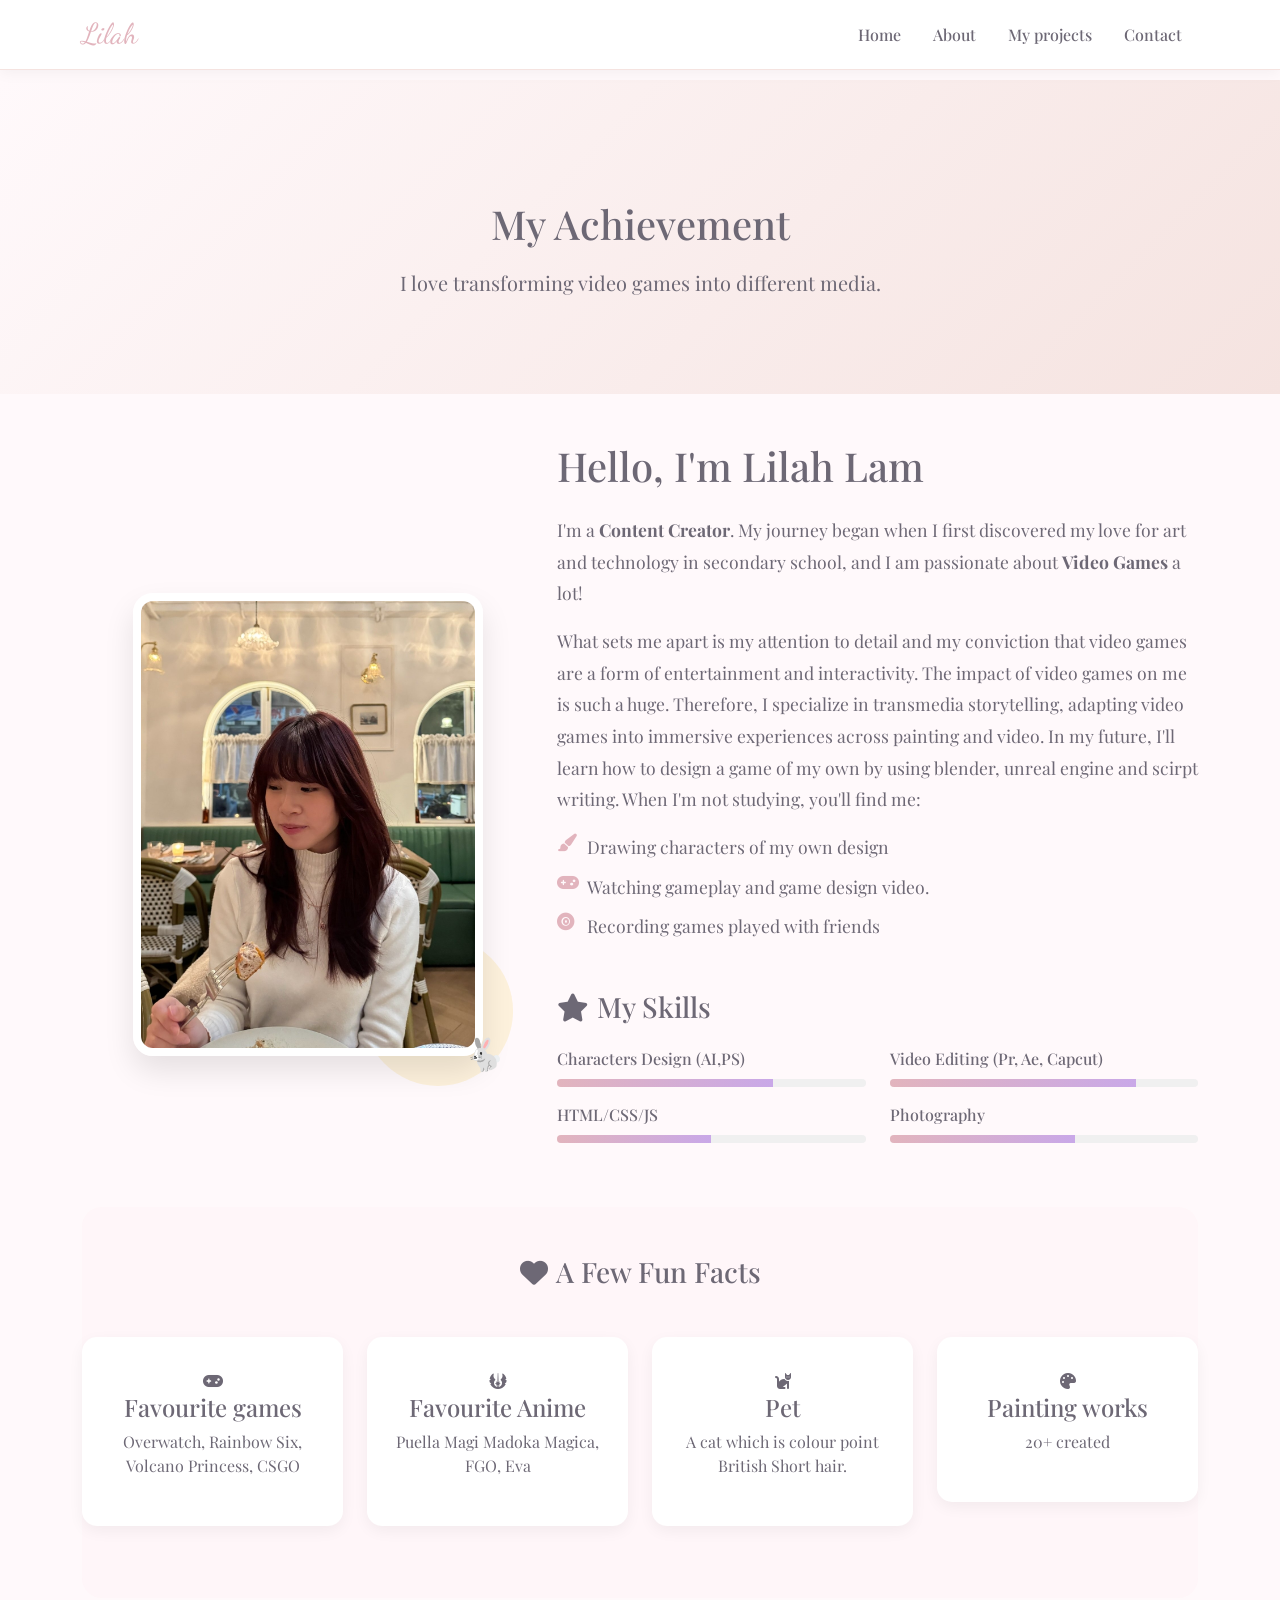
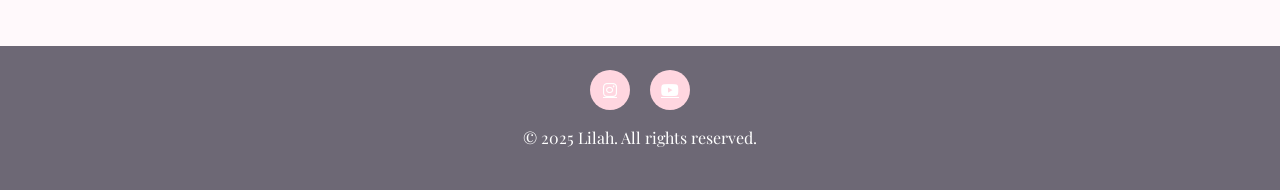
==== about.html @ a4c7e7c1 "final" ====
<!DOCTYPE html>
<html lang="en">

<head>
    <meta charset="UTF-8">
    <meta name="viewport" content="width=device-width, initial-scale=1.0">
    <title>About Me | LILAH</title>
    <link href="https://cdn.jsdelivr.net/npm/bootstrap@5.3.0/dist/css/bootstrap.min.css" rel="stylesheet">
    <link rel="stylesheet" href="https://cdnjs.cloudflare.com/ajax/libs/font-awesome/6.4.0/css/all.min.css">
    <link
        href="https://fonts.googleapis.com/css2?family=Dancing+Script:wght@700&family=Playfair+Display:wght@400;700&display=swap"
        rel="stylesheet">
    <link rel="stylesheet" href="/css/style.css">
</head>

<body>
    <!-- ===== NAVBAR (Bootstrap Enhanced) ===== -->
    <nav class="navbar navbar-expand-lg fixed-top">
        <div class="container">
            <a class="navbar-brand logo" href="#">Lilah</a>

            <!-- Bootstrap Mobile Toggle -->
            <button class="navbar-toggler" type="button" data-bs-toggle="collapse" data-bs-target="#navbarNav">
                <span class="navbar-toggler-icon"></span>
            </button>

            <div class="collapse navbar-collapse" id="navbarNav">
                <ul class="navbar-nav ms-auto">
                    <li class="nav-item"><a class="nav-link" href="index.html">Home</a></li>
                    <li class="nav-item"><a class="nav-link active" href="about.html">About</a></li>
                    <li class="nav-item"><a class="nav-link" href="myprojects.html">My projects</a></li>
                    <li class="nav-item"><a class="nav-link" href="contact.html">Contact</a></li>
                </ul>
            </div>
        </div>
    </nav>

    <!-- About Me Page Content -->
    <main class="about-page">
        <!-- Hero Banner -->
        <section class="projects-hero">
            <div class="container">
                <h1 class="section-title">My Achievement</h1>
                <p class="lead">I love transforming video games into different media.</p>
            </div>
        </section>

        <!-- Main About Content -->
        <section class="about-content py-5">
            <div class="container">
                <div class="row align-items-center">
                    <!-- Photo Column -->
                    <div class="col-lg-5 mb-5 mb-lg-0">
                        <div class="profile-card">
                            <img src="./image/IMG_0095.jpg" alt="01" class="profile-img">
                            <div class="decoration-1"></div>
                            <div class="decoration-2"></div>
                            <div class="flower-emoji">🐇</div>
                        </div>
                    </div>

                    <!-- Bio Column -->
                    <div class="col-lg-7">
                        <h2 class="section-title mb-4">Hello, I'm <span class="text-pink">Lilah Lam</span></h2>

                        <div class="bio-text mb-5">
                            <p>I'm a <strong>Content Creator</strong>. My journey began when I first discovered my love
                                for art and
                                technology in secondary school, and I am passionate about <strong>Video Games</strong> a
                                lot!
                            </p>

                            <p>What sets me apart is my attention to detail and my conviction that video games are a
                                form of entertainment and interactivity. The impact of video games on me is such a huge. Therefore, I specialize in transmedia storytelling, adapting video games into immersive experiences across painting and video. In my future, I'll learn how to design a game of my own by using blender, unreal engine and scirpt writing. When I'm not studying, you'll find me:
                            </p>

                            <ul class="personal-list">
                                <li><i class="fas fa-paint-brush me-2"></i> Drawing characters of my own design</li>
                                <li><i class="fa-solid fa-gamepad me-2"></i> Watching gameplay and game design video.
                                </li>
                                <li><i class="fa-solid fa-record-vinyl me-2"></i> Recording games played with friends
                                </li>
                            </ul>
                        </div>

                        <!-- Skills Section -->
                        <div class="skills-section mb-5">
                            <h3 class="mb-4"><i class="fas fa-star me-2"></i>My Skills</h3>
                            <div class="row">
                                <div class="col-md-6">
                                    <div class="skill-item mb-3">
                                        <div class="skill-name">Characters Design (AI,PS)</div>
                                        <div class="progress">
                                            <div class="progress-bar" style="width: 70%"></div>
                                        </div>
                                    </div>
                                </div>
                                <div class="col-md-6">
                                    <div class="skill-item mb-3">
                                        <div class="skill-name">Video Editing (Pr, Ae, Capcut)</div>
                                        <div class="progress">
                                            <div class="progress-bar" style="width: 80%"></div>
                                        </div>
                                    </div>
                                </div>
                                <div class="col-md-6">
                                    <div class="skill-item mb-3">
                                        <div class="skill-name">HTML/CSS/JS</div>
                                        <div class="progress">
                                            <div class="progress-bar" style="width: 50%"></div>
                                        </div>
                                    </div>
                                </div>
                                <div class="col-md-6">
                                    <div class="skill-item mb-3">
                                        <div class="skill-name">Photography</div>
                                        <div class="progress">
                                            <div class="progress-bar" style="width: 60%"></div>
                                        </div>
                                    </div>
                                </div>
                            </div>
                        </div>
                    </div>
                </div>

                <!-- Fun Facts Section -->
                <div class="fun-facts-section py-5">
                    <h3 class="text-center mb-5"><i class="fas fa-heart me-2"></i>A Few Fun Facts</h3>
                    <div class="row">
                        <div class="col-md-3 col-6 text-center mb-4">
                            <div class="fact-box">
                                <i class="fa-solid fa-gamepad"></i>
                                <h4>Favourite games</h4>
                                <p>Overwatch, Rainbow Six, Volcano Princess, CSGO</p>
                            </div>
                        </div>
                        <div class="col-md-3 col-6 text-center mb-4">
                            <div class="fact-box">
                                <i class="fa-solid fa-jedi"></i>
                                <h4>Favourite Anime</h4>
                                <p>Puella Magi Madoka Magica, FGO, Eva</p>
                            </div>
                        </div>
                        <div class="col-md-3 col-6 text-center mb-4">
                            <div class="fact-box">
                                <i class="fas fa-cat"></i>
                                <h4>Pet</h4>
                                <p>A cat which is colour point British Short hair.</p>
                            </div>
                        </div>
                        <div class="col-md-3 col-6 text-center mb-4">
                            <div class="fact-box">
                                <i class="fas fa-palette"></i>
                                <h4>Painting works</h4>
                                <p>20+ created</p>
                            </div>
                        </div>
                    </div>
                </div>
            </div>
        </section>
    </main>

    <!-- Footer -->
    <footer class="py-4 text-center" style="background: #6D6875; color: white;">
        <div class="container">
            <div class="social-links mb-3">
                <a href="https://www.instagram.com/mo_cha.f?igsh=NnV1dG9uMzlwdXhy&utm_source=qr"
                    class="text-white mx-2"><i class="fab fa-instagram"></i></a>
                <a href="https://youtube.com/@lilahyj?si=pSL3OTH1TF_FAADg" class="text-white mx-2"><i
                        class="fa-brands fa-youtube"></i></a>
            </div>
            <p>&copy; 2025 Lilah. All rights reserved.</p>
        </div>
    </footer>

    <script src="https://cdn.jsdelivr.net/npm/bootstrap@5.3.0/dist/js/bootstrap.bundle.min.js"></script>
</body>

</html>
---- css/style.css ----
:root {
    --Pink: #F5E3E0;
    --dusty-rose: #E2B4BD;
    --lavender: #C9A8E8;
    --gold: #F4D35E;
    --white: #FFF9FB;
    --gray: #6D6875;
}

body {
    font-family: 'Playfair Display', serif;
    background-color: var(--white);
    color: var(--gray);
    padding-top: 80px; /* For fixed navbar */
}

/* === NAVBAR=== */
.navbar {
    background: rgba(255, 255, 255, 0.9) !important;
    backdrop-filter: blur(10px);
    box-shadow: 0 2px 15px rgba(0, 0, 0, 0.05);
    border-bottom: 1px solid var(--Pink);
}

.logo {
    font-family: 'Dancing Script', cursive;
    font-size: 1.8rem;
    color: var(--dusty-rose);
}

.nav-link {
    color: var(--gray) !important;
    font-weight: 500;
    position: relative;
    margin: 0 0.5rem;
}

.nav-link:hover {
    color: var(--dusty-rose) !important;
}

.nav-link::after {
    content: "";
    position: absolute;
    bottom: 0;
    left: 0;
    width: 0;
    height: 2px;
    background: var(--lavender);
    transition: 0.3s;
}

.nav-link:hover::after {
    width: 100%;
}

/* Custom Toggle Icon */
.navbar-toggler-icon {
    background-image: url("data:image/svg+xml,%3csvg viewBox='0 0 30 30' xmlns='http://www.w3.org/2000/svg'%3e%3cpath stroke='rgba(226, 180, 189, 1)' stroke-width='2' d='M4 7h22M4 15h22M4 23h22'/%3e%3c/svg%3e");
}

/* === HERO SECTION === */
/* Updated Hero Section */
.hero {
    display: flex;
    align-items: center;
    min-height: 70vh;
    padding: 0 2rem;
    background: linear-gradient(135deg, var(--white), var(--Pink));
}

.hero-content {
    display: flex;
    align-items: center;
    gap: 3rem;
    width: 100%;
    max-width: 1200px;
    margin: 0 auto;
}

.hero-text {
    flex: 1;
    text-align: left;
}

.hero-image {
    flex: 1;
    text-align: right;
}

.hero-image img {
    max-width: 50%;
    border-radius: 20px;
    box-shadow: 0 15px 30px rgba(255, 255, 255, 0.3);
    border: 5px solid white;
}

.hero-image img {
    animation: float 3s ease-in-out infinite;
    filter: drop-shadow(0 0 20px rgba(226, 180, 189, 0.3));
}

@keyframes float {
    0%, 100% { transform: translateY(0); }
    50% { transform: translateY(-15px); }
}
/* === BOOTSTRAP OVERRIDES === */
.btn.cta-button {
    background: linear-gradient(45deg, var(--dusty-rose), var(--lavender));
    color: white;
    border: none;
    border-radius: 50px;
    padding: 0.7rem 1.5rem;
    box-shadow: 0 4px 15px rgba(255, 255, 255, 0.3);
    transition: 0.3s;
}

.btn.cta-button:hover {
    transform: translateY(-3px);
    box-shadow: 0 6px 20px rgba(255, 255, 255, 0.4);
}

/* Achievement Cards */
.achievement-card {
    background: white;
    border-radius: 15px;
    transition: 0.3s;
    border: 1px solid var(--Pink);
}

.achievement-card:hover {
    transform: translateY(-10px);
    box-shadow: 0 10px 25px rgba(255, 255, 255, 0.2);
}

/* Profile Card */
.profile-card {
    position: relative;
    max-width: 350px;
    margin: 0 auto;
}

.profile-img {
    width: 100%;
    border-radius: 20px;
    border: 8px solid white;
    box-shadow: 0 15px 30px rgba(0,0,0,0.1);
    position: relative;
    z-index: 1;
}

.decoration-1 {
    position: absolute;
    width: 100px;
    height: 100px;
    border-radius: 50%;
    background-color: var(--pink);
    top: -20px;
    left: -20px;
    z-index: 0;
    opacity: 0.3;
}

.decoration-2 {
    position: absolute;
    width: 150px;
    height: 150px;
    border-radius: 50%;
    background-color: var(--gold);
    bottom: -30px;
    right: -30px;
    z-index: 0;
    opacity: 0.2;
}

.flower-emoji {
    position: absolute;
    bottom: -20px;
    right: -20px;
    font-size: 2rem;
    z-index: 2;
    transform: rotate(-15deg);
}

/* Bio Text */
.bio-text {
    line-height: 1.8;
    font-size: 1.1rem;
}

.personal-list {
    list-style: none;
    padding-left: 0;
}

.personal-list li {
    margin-bottom: 0.5rem;
    position: relative;
    padding-left: 30px;
}

.personal-list i {
    color: var(--dusty-rose);
    position: absolute;
    left: 0;
    top: 3px;
}

/* Skills */
.skill-item {
    margin-bottom: 1.5rem;
}

.skill-name {
    margin-bottom: 0.5rem;
    font-weight: 500;
}

.progress {
    height: 8px;
    background-color: #f0f0f0;
    border-radius: 4px;
    overflow: hidden;
}

.progress-bar {
    background: linear-gradient(to right, var(--dusty-rose), var(--lavender));
}

/* Fun Facts */
.fun-facts-section {
    background-color: rgba(255, 214, 224, 0.1);
    border-radius: 20px;
}

.fact-box {
    background: white;
    padding: 2rem 1rem;
    border-radius: 15px;
    box-shadow: 0 5px 15px rgba(0,0,0,0.05);
    transition: transform 0.3s;
}

.fact-box:hover {
    transform: translateY(-5px);
}

/* Footer */
.footer {
    background-color: var(--white);
    border-top: 1px solid rgba(0,0,0,0.05);
}

.social-links a {
    display: inline-flex;
    align-items: center;
    justify-content: center;
    width: 40px;
    height: 40px;
    background-color: var(--pink);
    color: white;
    border-radius: 50%;
    margin: 0 0.5rem;
    transition: 0.3s;
}

.social-links a:hover {
    background-color: var(--lavender);
    transform: translateY(-3px);
}

/* Projects Page Specific Styles */
/* hero for all pages */
.projects-hero {
    background: linear-gradient(135deg, var(--white), var(--Pink));
    padding: 120px 0 80px;
    text-align: center;
    color: #6D6875;
}

.project-card {
    border: none;
    border-radius: 15px;
    overflow: hidden;
    transition: all 0.3s ease;
    box-shadow: 0 10px 20px rgba(0,0,0,0.1);
    margin-bottom: 30px;
    background: white;
}

.project-card:hover {
    transform: translateY(-10px);
    box-shadow: 0 15px 30px rgba(226, 180, 189, 0.3);
}

.project-img {
    height: 220px;
    object-fit: cover;
    width: 100%;
}

.project-category {
    position: absolute;
    top: 15px;
    right: 15px;
    background: rgba(255,255,255,0.9);
    padding: 5px 15px;
    border-radius: 20px;
    font-size: 0.8rem;
    font-weight: 600;
}

.project-body {
    padding: 25px;
}

.project-title {
    font-family: 'Playfair Display', serif;
    color: #6D6875;
    margin-bottom: 10px;
}

.project-tags {
    margin-bottom: 15px;
}

.tag {
    display: inline-block;
    background: #FFD6E0;
    color: #6D6875;
    padding: 3px 10px;
    border-radius: 20px;
    font-size: 0.8rem;
    margin-right: 5px;
    margin-bottom: 5px;
}

.project-filter {
    margin-bottom: 40px;
}

.filter-btn {
    border: 2px solid #E2B4BD;
    color: #6D6875;
    background: transparent;
    padding: 8px 20px;
    margin: 0 5px 10px;
    border-radius: 30px;
    transition: all 0.3s;
}

.filter-btn:hover, .filter-btn.active {
    background: #E2B4BD;
    color: white;
}

.section-title {
    font-family: 'Playfair Display', cursive;
    font-size: 2.5rem;
    margin-bottom: 20px;
    color: #6D6875;
}

/* Contact Page Specific Styles */
.contact-section {
    padding: 80px 0;
    background: #FFF9FB;
}

.contact-card {
    background: white;
    border-radius: 15px;
    padding: 40px;
    box-shadow: 0 10px 30px rgba(226, 180, 189, 0.1);
    height: 100%;
}

.contact-icon {
    width: 70px;
    height: 70px;
    background: linear-gradient(45deg, #E2B4BD, #C9A8E8);
    color: white;
    border-radius: 50%;
    display: inline-flex;
    align-items: center;
    justify-content: center;
    font-size: 1.8rem;
    margin-bottom: 20px;
}

.contact-form {
    background: white;
    border-radius: 15px;
    padding: 40px;
    box-shadow: 0 10px 30px rgba(226, 180, 189, 0.1);
}

.form-control {
    border: 1px solid #E2B4BD;
    padding: 12px 15px;
    border-radius: 10px;
    margin-bottom: 20px;
}

.form-control:focus {
    box-shadow: 0 0 0 0.25rem rgba(226, 180, 189, 0.25);
    border-color: #C9A8E8;
}

.submit-btn {
    background: linear-gradient(45deg, #E2B4BD, #C9A8E8);
    color: white;
    border: none;
    padding: 12px 30px;
    border-radius: 50px;
    font-weight: 600;
    transition: all 0.3s;
    width: 100%;
}

.submit-btn:hover {
    transform: translateY(-3px);
    box-shadow: 0 10px 20px rgba(226, 180, 189, 0.3);
}


.social-links a {
    display: inline-flex;
    align-items: center;
    justify-content: center;
    width: 40px;
    height: 40px;
    background: #FFD6E0;
    color: #6D6875;
    border-radius: 50%;
    margin-right: 10px;
    transition: all 0.3s;
}
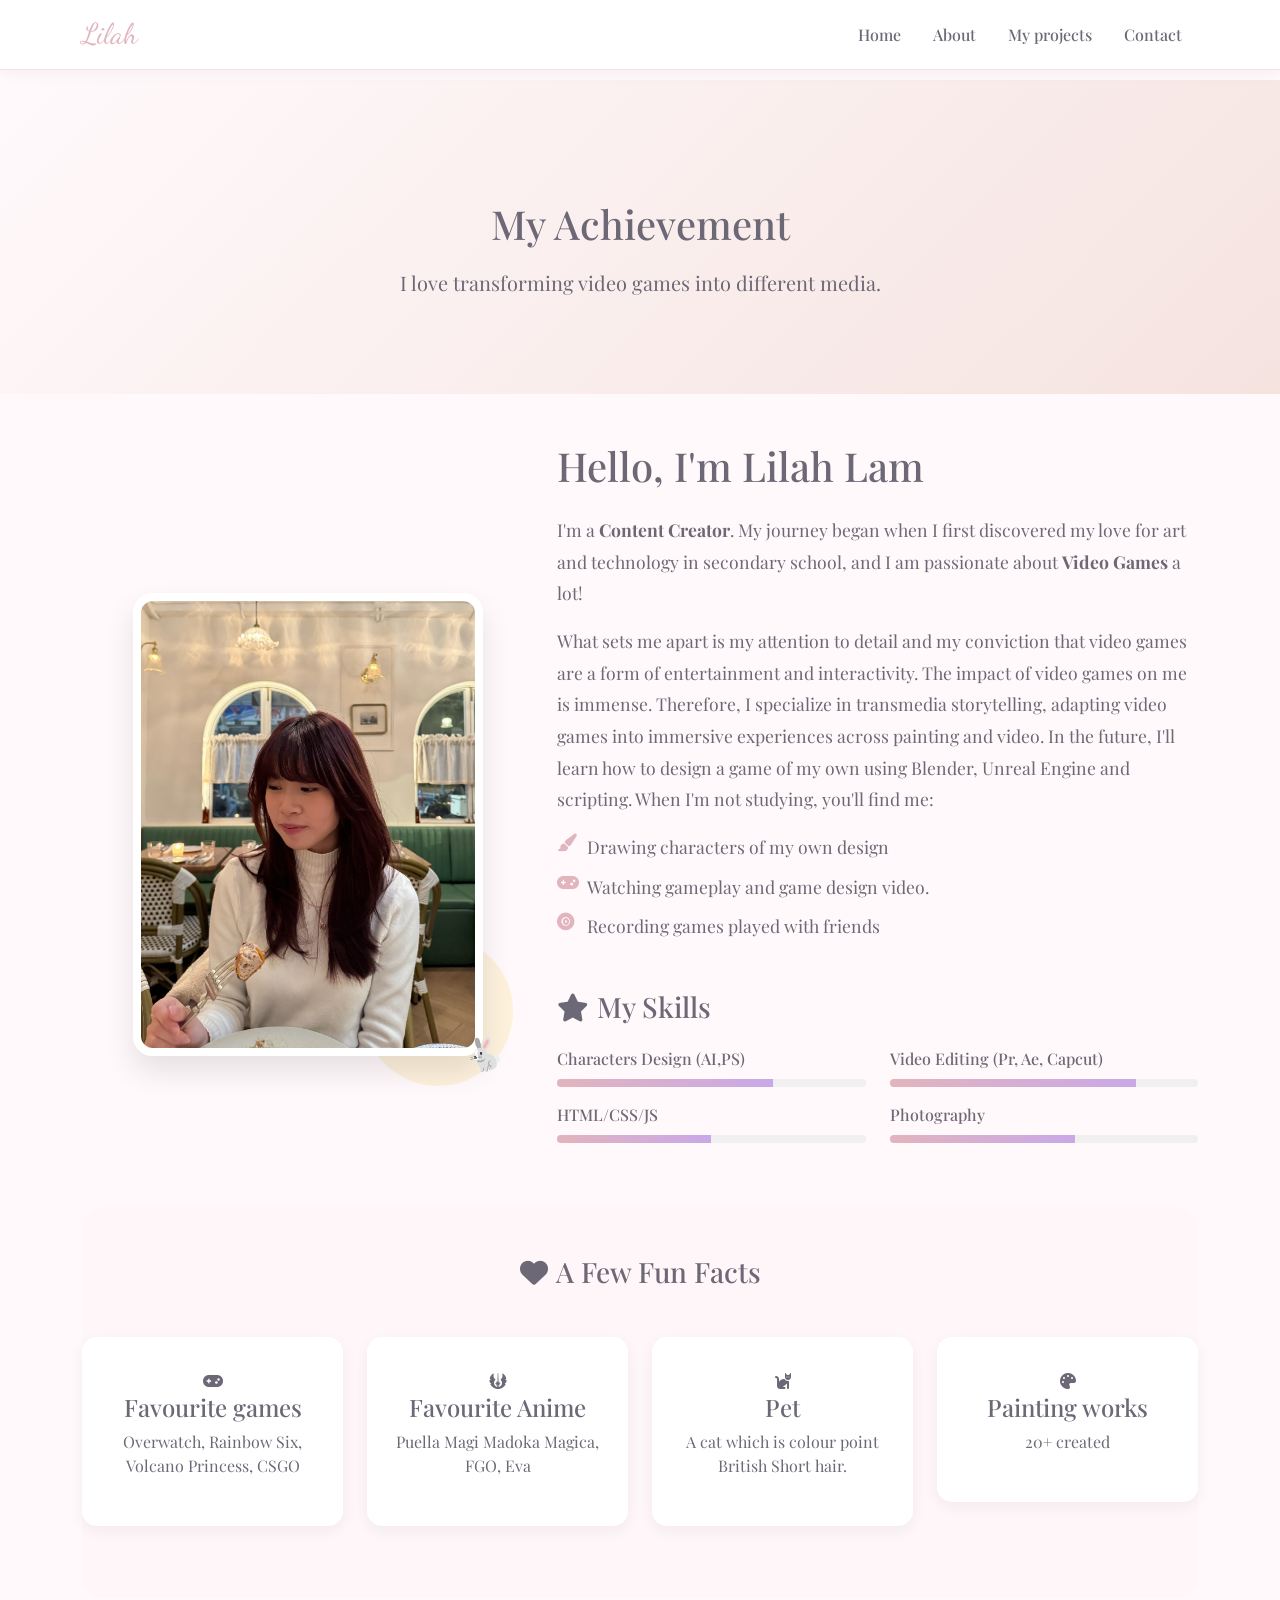
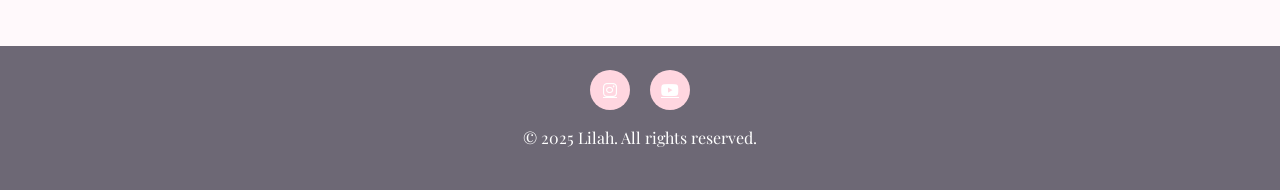
==== commit 092a3816: "Update about.html" ====
--- a/about.html
+++ b/about.html
@@ -10,7 +10,7 @@
     <link
         href="https://fonts.googleapis.com/css2?family=Dancing+Script:wght@700&family=Playfair+Display:wght@400;700&display=swap"
         rel="stylesheet">
-    <link rel="stylesheet" href="/css/style.css">
+    <link rel="stylesheet" href="./css/style.css">
 </head>
 
 <body>
@@ -70,8 +70,7 @@
                                 lot!
                             </p>
 
-                            <p>What sets me apart is my attention to detail and my conviction that video games are a
-                                form of entertainment and interactivity. The impact of video games on me is such a huge. Therefore, I specialize in transmedia storytelling, adapting video games into immersive experiences across painting and video. In my future, I'll learn how to design a game of my own by using blender, unreal engine and scirpt writing. When I'm not studying, you'll find me:
+                            <p>What sets me apart is my attention to detail and my conviction that video games are a form of entertainment and interactivity. The impact of video games on me is immense. Therefore, I specialize in transmedia storytelling, adapting video games into immersive experiences across painting and video. In the future, I'll learn how to design a game of my own using Blender, Unreal Engine and scripting. When I'm not studying, you'll find me:
                             </p>
 
                             <ul class="personal-list">
@@ -178,4 +177,4 @@
     <script src="https://cdn.jsdelivr.net/npm/bootstrap@5.3.0/dist/js/bootstrap.bundle.min.js"></script>
 </body>
 
-</html>+</html>
--- a/css/style.css
+++ b/css/style.css
@@ -54,13 +54,11 @@
     width: 100%;
 }
 
-/* Custom Toggle Icon */
 .navbar-toggler-icon {
     background-image: url("data:image/svg+xml,%3csvg viewBox='0 0 30 30' xmlns='http://www.w3.org/2000/svg'%3e%3cpath stroke='rgba(226, 180, 189, 1)' stroke-width='2' d='M4 7h22M4 15h22M4 23h22'/%3e%3c/svg%3e");
 }
 
 /* === HERO SECTION === */
-/* Updated Hero Section */
 .hero {
     display: flex;
     align-items: center;
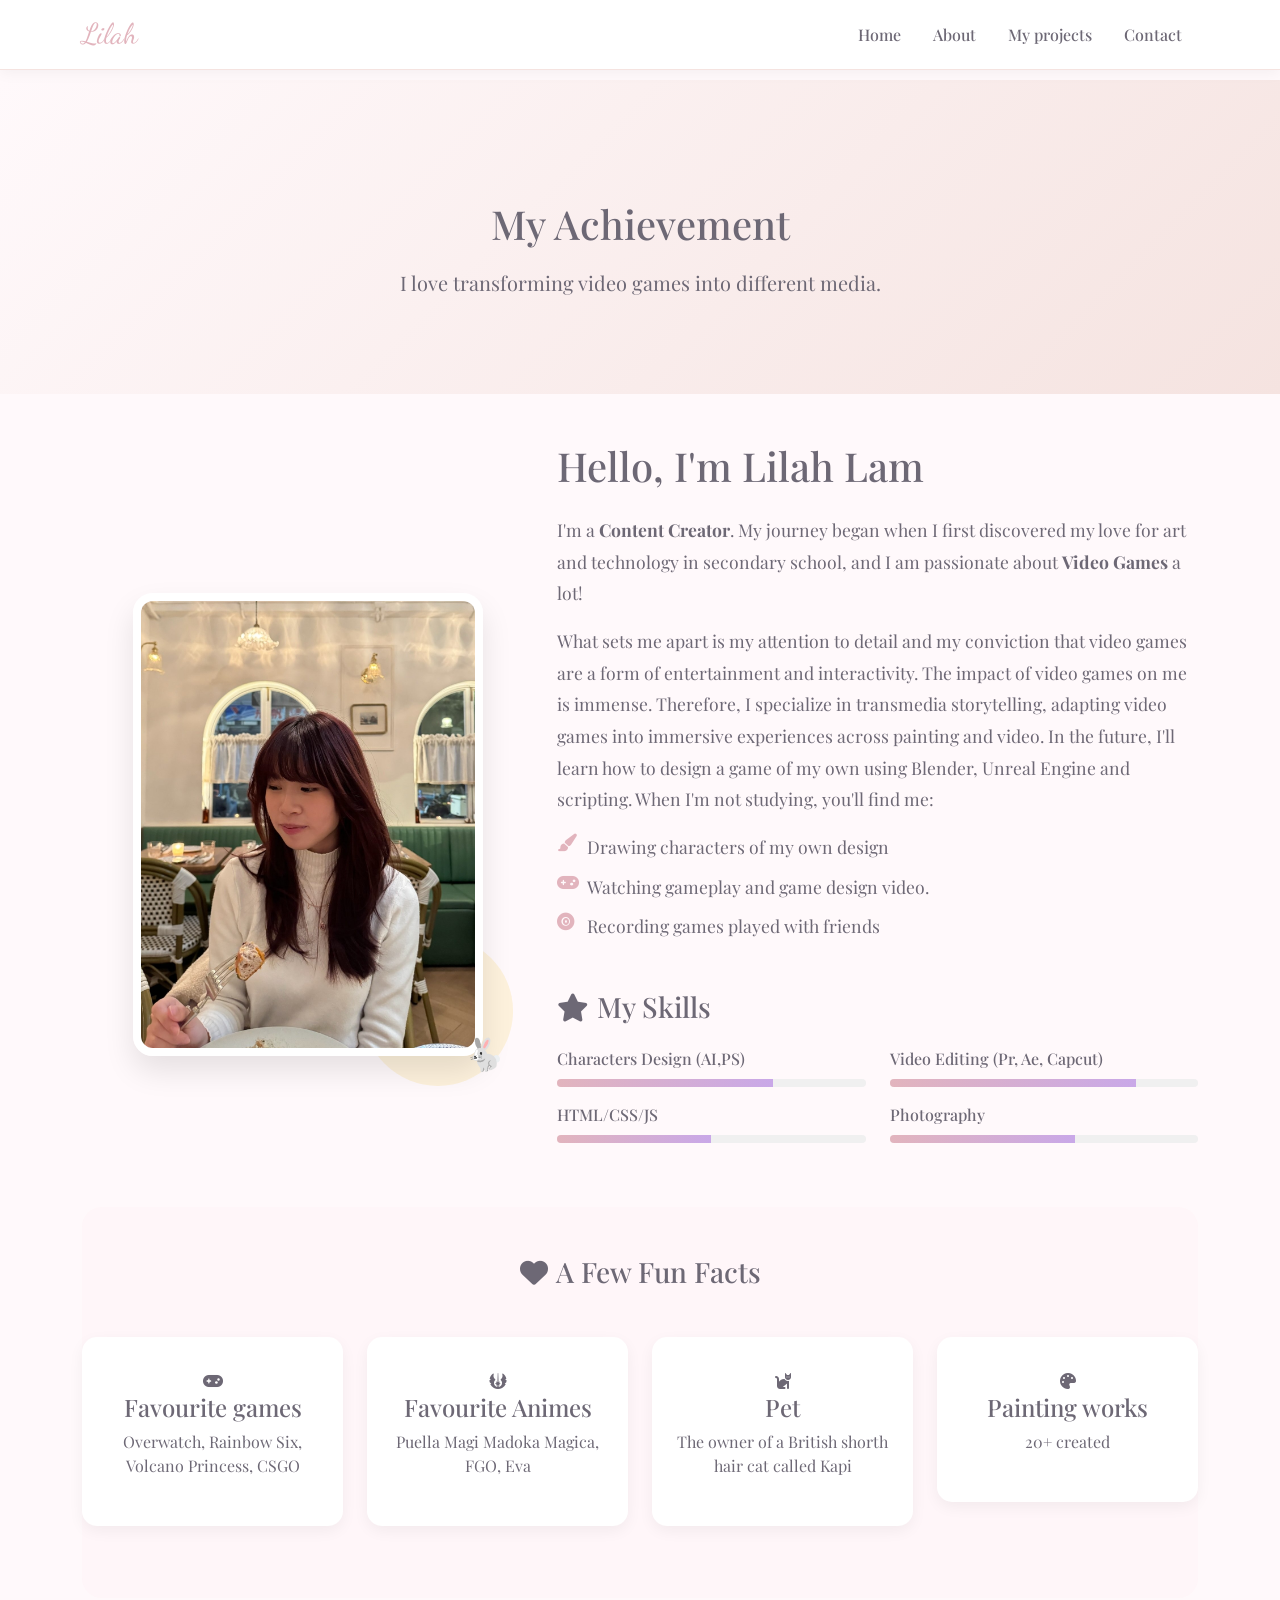
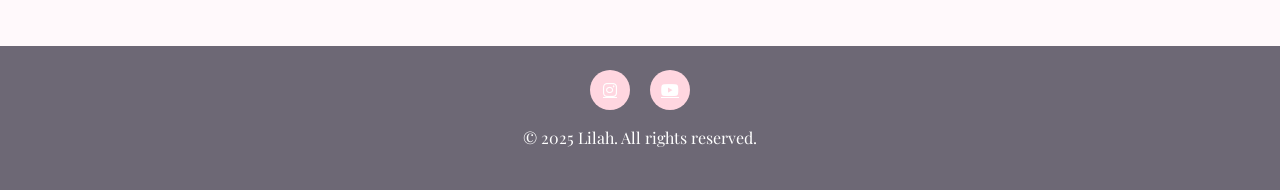
==== commit 359899ee: "Update about.html" ====
--- a/about.html
+++ b/about.html
@@ -137,7 +137,7 @@
                         <div class="col-md-3 col-6 text-center mb-4">
                             <div class="fact-box">
                                 <i class="fa-solid fa-jedi"></i>
-                                <h4>Favourite Anime</h4>
+                                <h4>Favourite Animes</h4>
                                 <p>Puella Magi Madoka Magica, FGO, Eva</p>
                             </div>
                         </div>
@@ -145,7 +145,7 @@
                             <div class="fact-box">
                                 <i class="fas fa-cat"></i>
                                 <h4>Pet</h4>
-                                <p>A cat which is colour point British Short hair.</p>
+                                <p>The owner of a British shorth hair cat called Kapi</p>
                             </div>
                         </div>
                         <div class="col-md-3 col-6 text-center mb-4">
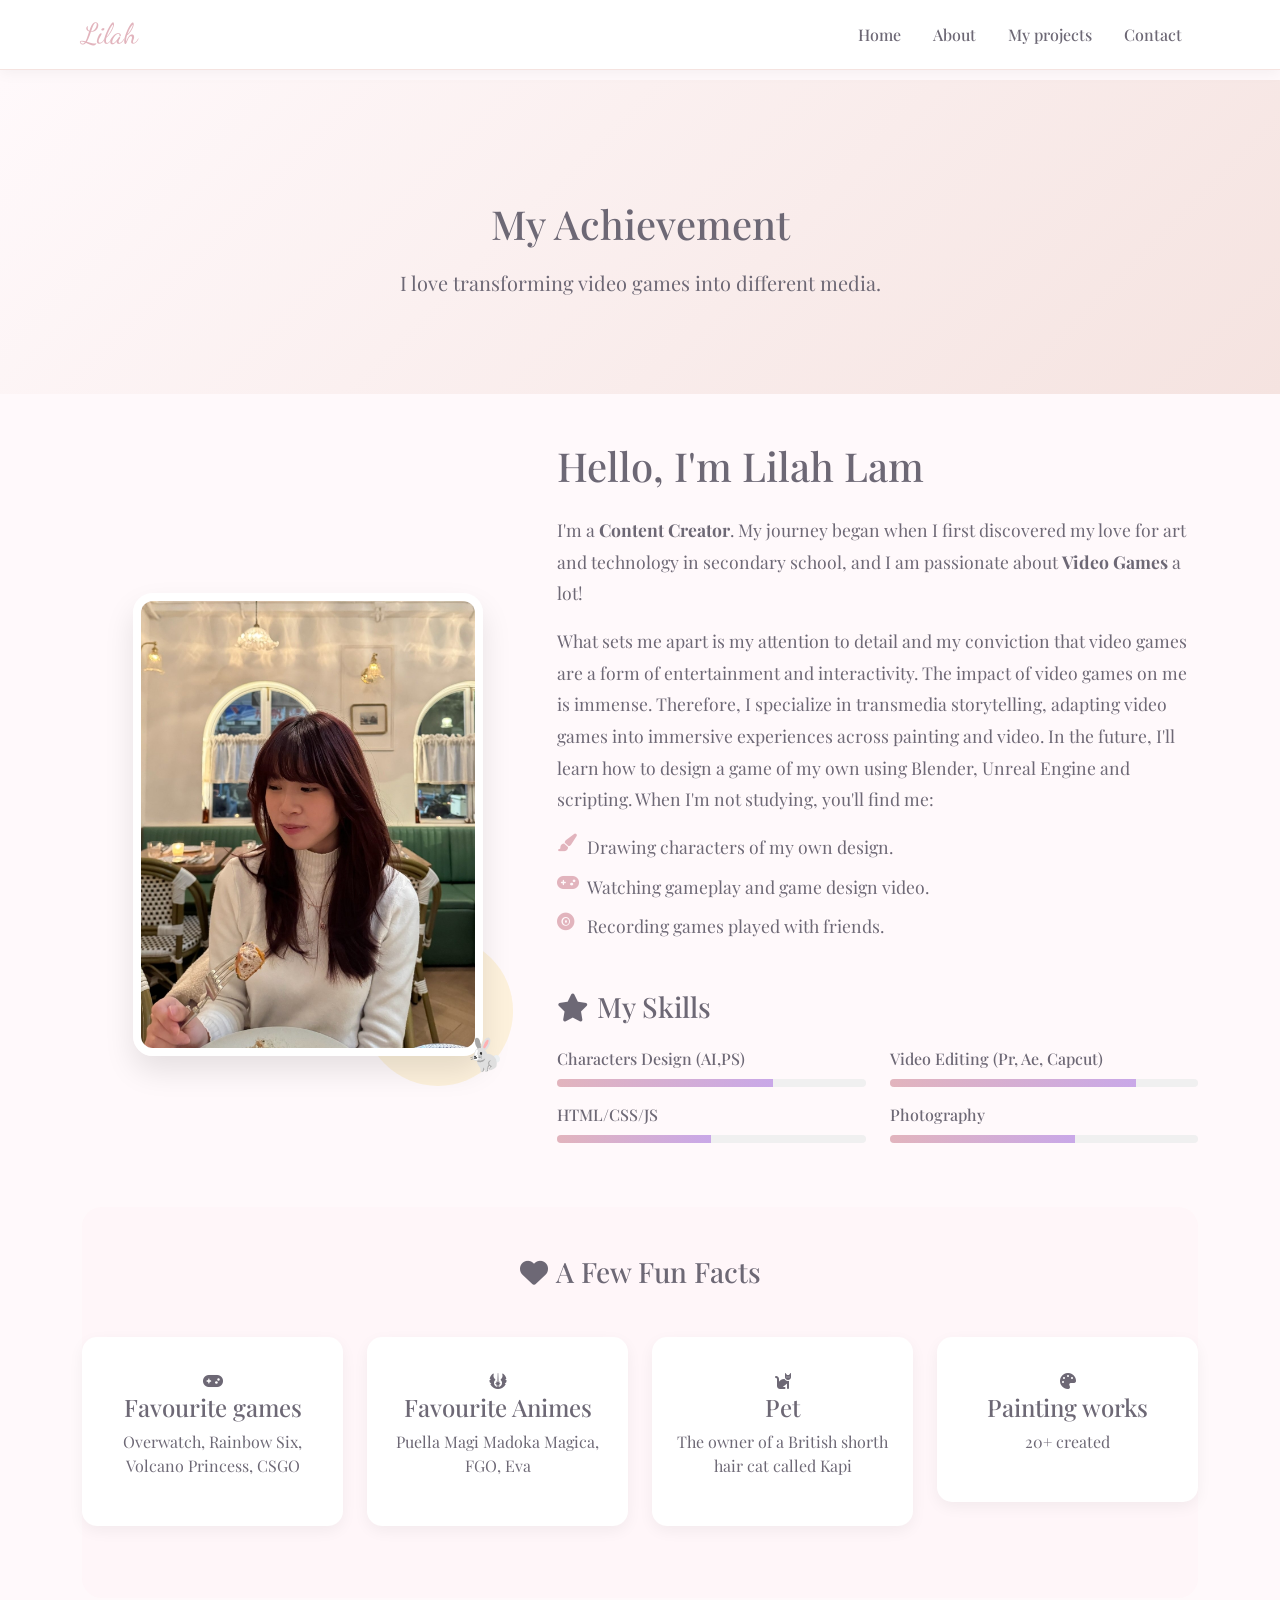
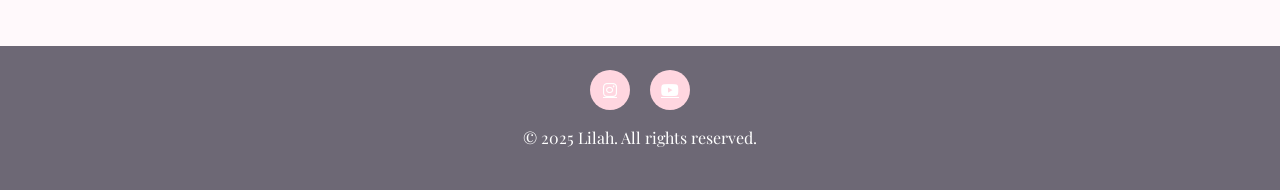
==== commit 73384197: "Update about.html" ====
--- a/about.html
+++ b/about.html
@@ -74,10 +74,10 @@
                             </p>
 
                             <ul class="personal-list">
-                                <li><i class="fas fa-paint-brush me-2"></i> Drawing characters of my own design</li>
+                                <li><i class="fas fa-paint-brush me-2"></i> Drawing characters of my own design.</li>
                                 <li><i class="fa-solid fa-gamepad me-2"></i> Watching gameplay and game design video.
                                 </li>
-                                <li><i class="fa-solid fa-record-vinyl me-2"></i> Recording games played with friends
+                                <li><i class="fa-solid fa-record-vinyl me-2"></i> Recording games played with friends.
                                 </li>
                             </ul>
                         </div>
